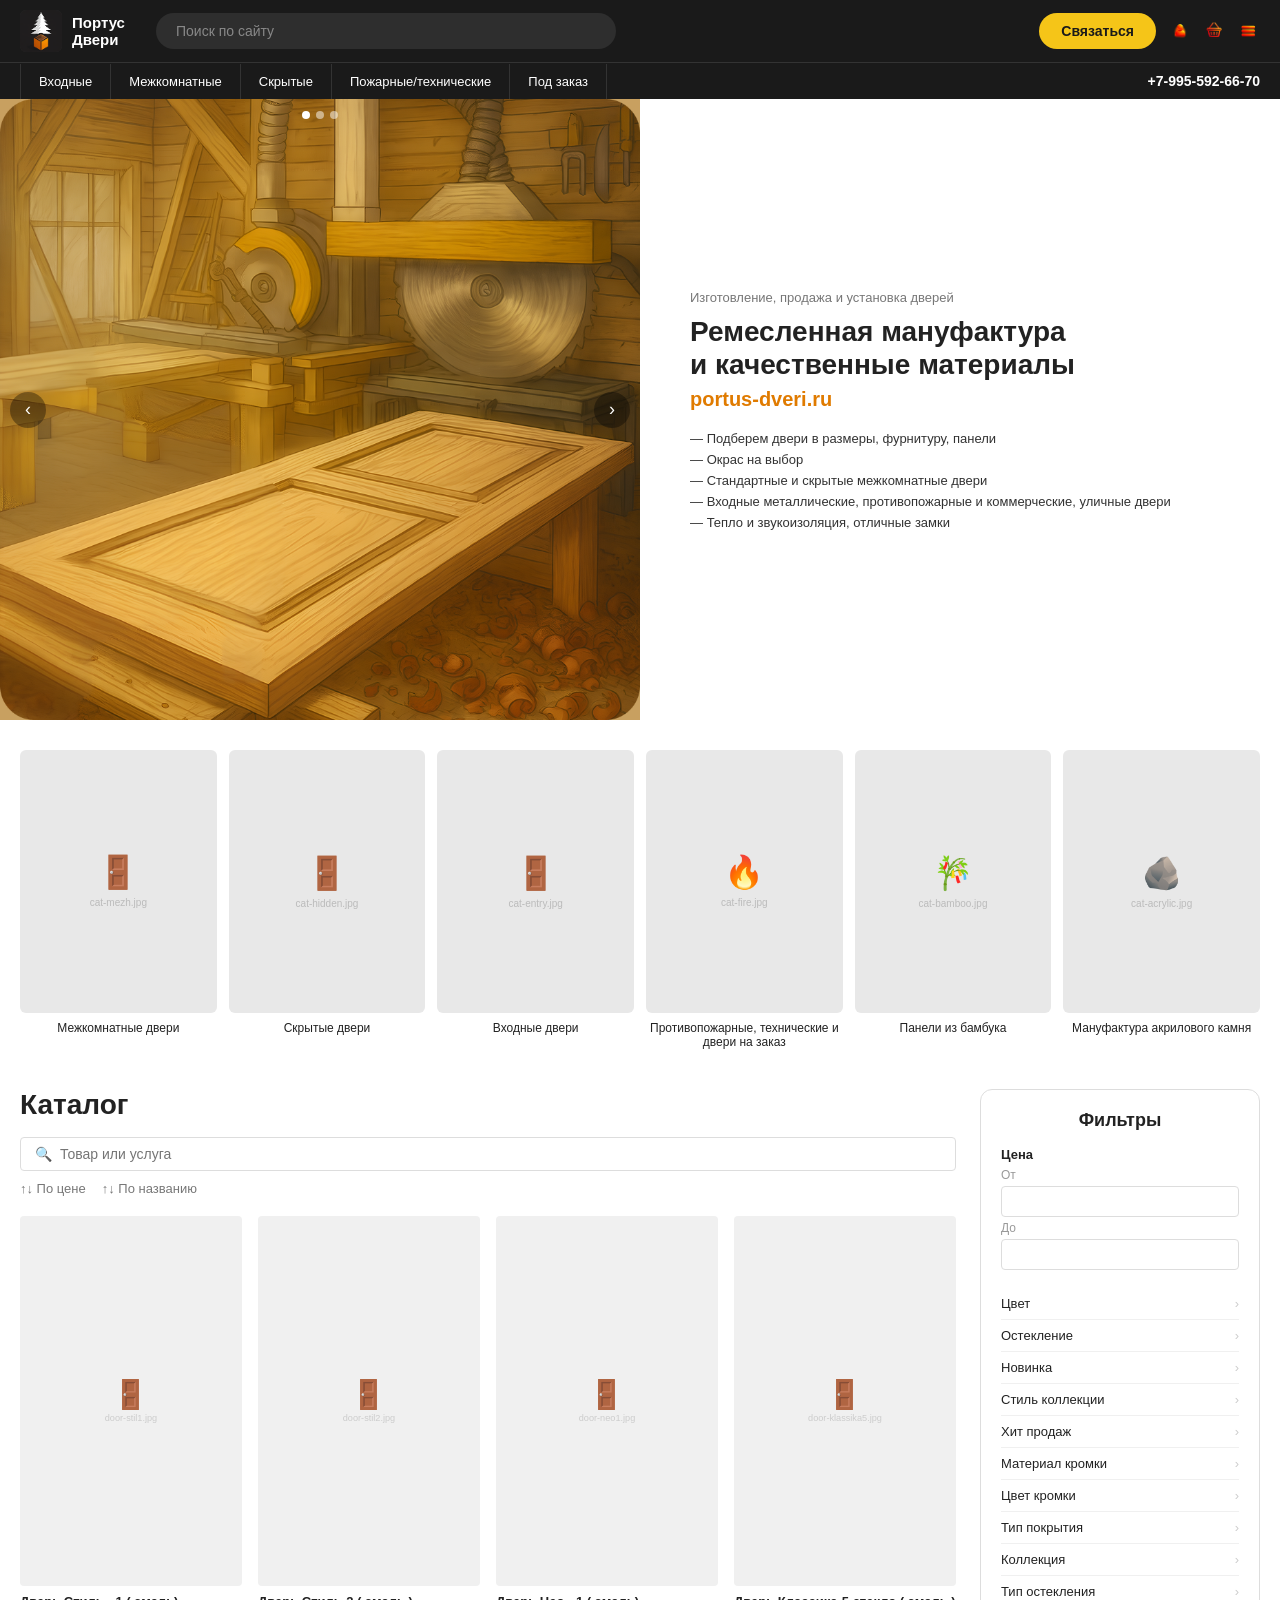
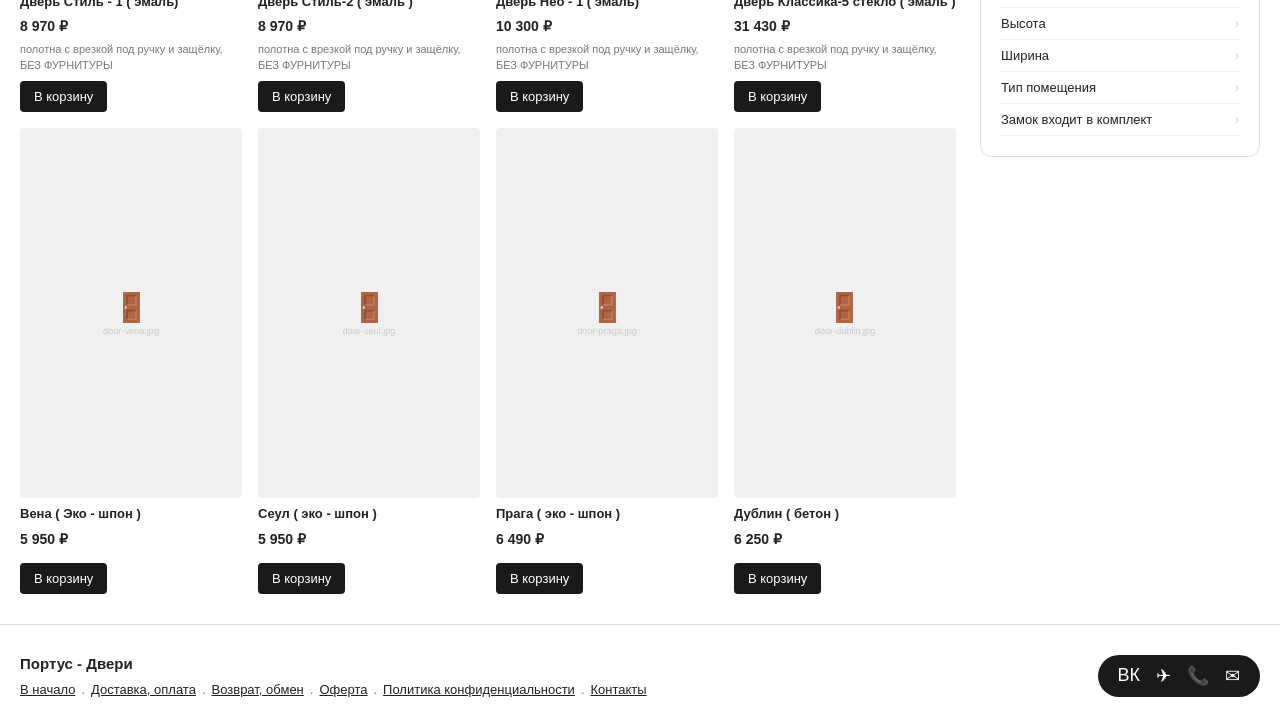
==== index.html @ 8979bef6 "Rename index.html.html to index.html" ====
<!DOCTYPE html>
<html lang="ru">
<head>
  <meta charset="UTF-8" />
  <meta name="viewport" content="width=device-width, initial-scale=1.0"/>
  <title>Портус — Двери</title>
  <style>
    *, *::before, *::after { box-sizing: border-box; margin: 0; padding: 0; }

    :root {
      --black: #1a1a1a;
      --dark: #222;
      --yellow: #f5c518;
      --orange: #e07b00;
      --gray-bg: #f4f4f4;
      --border: #ddd;
      --text: #222;
      --muted: #777;
      --white: #fff;
      --btn-bg: #1a1a1a;
    }

    body {
      font-family: 'Segoe UI', Arial, sans-serif;
      font-size: 14px;
      color: var(--text);
      background: var(--white);
    }

    a { text-decoration: none; color: inherit; }

    /* ── HEADER ── */
    header {
      background: var(--black);
      padding: 10px 20px;
      display: flex;
      align-items: center;
      gap: 16px;
    }

    .logo {
      display: flex;
      align-items: center;
      gap: 10px;
      color: var(--white);
      font-weight: 700;
      font-size: 15px;
      white-space: nowrap;
      min-width: 120px;
    }

    /* Место для логотипа-иконки */
    .logo-icon {
      width: 42px;
      height: 42px;
      background: #2a2a2a;
      border-radius: 6px;
      display: flex;
      align-items: center;
      justify-content: center;
      color: var(--yellow);
      font-size: 20px;
      /* Чтобы добавить свою иконку:
         замените содержимое на <img src="logo.png" alt=""> */
    }

    .search-bar {
      flex: 1;
      background: #2e2e2e;
      border: none;
      border-radius: 30px;
      padding: 10px 20px;
      color: #aaa;
      font-size: 14px;
      outline: none;
      cursor: pointer;
      max-width: 460px;
    }
    .search-bar::placeholder { color: #888; }

    .header-right {
      display: flex;
      align-items: center;
      gap: 12px;
      margin-left: auto;
    }

    .btn-contact {
      background: var(--yellow);
      color: var(--black);
      font-weight: 700;
      border: none;
      border-radius: 30px;
      padding: 10px 22px;
      cursor: pointer;
      font-size: 14px;
      white-space: nowrap;
    }

    .header-icons {
      display: flex;
      gap: 10px;
      color: var(--white);
    }
    .header-icons span {
      font-size: 20px;
      cursor: pointer;
    }

    /* ── NAV STRIP ── */
    .nav-strip {
      background: var(--black);
      border-top: 1px solid #333;
      padding: 0 20px;
      display: flex;
      align-items: center;
      gap: 0;
    }

    .nav-strip a {
      color: var(--white);
      padding: 10px 18px;
      font-size: 13px;
      white-space: nowrap;
      border-right: 1px solid #333;
      transition: background .2s;
    }
    .nav-strip a:first-child { border-left: 1px solid #333; }
    .nav-strip a:hover { background: #333; }

    .nav-phone {
      margin-left: auto;
      color: var(--white);
      font-weight: 700;
      font-size: 14px;
      padding: 10px 0 10px 18px;
      white-space: nowrap;
    }

    /* ── HERO ── */
    .hero {
      display: grid;
      grid-template-columns: 1fr 1fr;
      gap: 0;
      min-height: 420px;
      background: var(--white);
    }

    /* Слайдер — левая часть */
    .hero-slider {
      position: relative;
      background: #c8a060;
      overflow: hidden;
      /* Чтобы добавить фоновое изображение:
         background-image: url('hero-bg.jpg');
         background-size: cover;
         background-position: center; */
    }



    .slider-dots {
      position: absolute;
      top: 12px;
      left: 50%;
      transform: translateX(-50%);
      display: flex;
      gap: 6px;
    }
    .slider-dots span {
      width: 8px; height: 8px;
      border-radius: 50%;
      background: rgba(255,255,255,0.5);
    }
    .slider-dots span.active { background: var(--white); }

    .slider-arrow {
      position: absolute;
      top: 50%;
      transform: translateY(-50%);
      background: rgba(0,0,0,0.35);
      color: #fff;
      border: none;
      width: 36px; height: 36px;
      border-radius: 50%;
      font-size: 18px;
      cursor: pointer;
      display: flex; align-items: center; justify-content: center;
    }
    .slider-arrow.left { left: 10px; }
    .slider-arrow.right { right: 10px; }

    /* Текст — правая часть */
    .hero-text {
      padding: 40px 50px;
      display: flex;
      flex-direction: column;
      justify-content: center;
    }

    .hero-label {
      font-size: 13px;
      color: var(--muted);
      margin-bottom: 10px;
    }

    .hero-title {
      font-size: 28px;
      font-weight: 800;
      line-height: 1.2;
      margin-bottom: 6px;
    }

    .hero-site {
      color: var(--orange);
      font-size: 20px;
      font-weight: 700;
      margin-bottom: 20px;
    }

    .hero-list {
      list-style: none;
      display: flex;
      flex-direction: column;
      gap: 6px;
    }
    .hero-list li {
      font-size: 13px;
      color: #333;
      padding-left: 0;
    }
    .hero-list li::before { content: '— '; }

    /* ── CATEGORIES ── */
    .categories {
      padding: 30px 20px 10px;
      background: var(--white);
    }

    .categories-grid {
      display: grid;
      grid-template-columns: repeat(6, 1fr);
      gap: 12px;
    }

    .cat-item {
      display: flex;
      flex-direction: column;
      align-items: center;
      gap: 8px;
      cursor: pointer;
    }

    /* Место для картинки категории */
    .cat-img {
      width: 100%;
      aspect-ratio: 3/4;
      background: #e8e8e8;
      border-radius: 6px;
      display: flex;
      align-items: center;
      justify-content: center;
      overflow: hidden;
      color: #bbb;
      font-size: 12px;
      text-align: center;
      padding: 8px;
      position: relative;
      /*
        Чтобы добавить изображение категории:
        замените содержимое на <img src="cat1.jpg" alt="" style="width:100%;height:100%;object-fit:cover">
        или задайте background-image через style="background-image:url('cat1.jpg')"
      */
    }
    .cat-img .ph-icon { font-size: 32px; margin-bottom: 4px; }

    .cat-name {
      font-size: 12px;
      text-align: center;
      font-weight: 500;
    }

    /* ── CATALOG SECTION ── */
    .catalog-section {
      padding: 30px 20px;
      display: grid;
      grid-template-columns: 1fr 280px;
      gap: 24px;
      align-items: start;
    }

    .catalog-left h2 {
      font-size: 28px;
      font-weight: 800;
      margin-bottom: 16px;
    }

    /* Поиск в каталоге */
    .catalog-search {
      display: flex;
      align-items: center;
      border: 1px solid var(--border);
      border-radius: 4px;
      padding: 8px 14px;
      gap: 8px;
      margin-bottom: 10px;
    }
    .catalog-search input {
      border: none;
      outline: none;
      font-size: 14px;
      flex: 1;
      color: #aaa;
    }
    .catalog-search span { color: #aaa; }

    .catalog-sort {
      display: flex;
      gap: 16px;
      font-size: 13px;
      color: var(--muted);
      margin-bottom: 20px;
    }
    .catalog-sort span { cursor: pointer; }
    .catalog-sort span:hover { color: var(--text); }

    /* Сетка товаров */
    .products-grid {
      display: grid;
      grid-template-columns: repeat(4, 1fr);
      gap: 16px;
    }

    .product-card {
      display: flex;
      flex-direction: column;
      gap: 8px;
    }

    /* Место для изображения товара */
    .product-img {
      width: 100%;
      aspect-ratio: 3/5;
      background: #f0f0f0;
      border-radius: 4px;
      display: flex;
      align-items: center;
      justify-content: center;
      overflow: hidden;
      color: #ccc;
      font-size: 11px;
      text-align: center;
      padding: 6px;
      /*
        Чтобы добавить изображение товара:
        замените содержимое на <img src="door1.jpg" alt="" style="width:100%;height:100%;object-fit:cover">
      */
    }
    .product-img .ph-icon { font-size: 28px; }

    .product-name {
      font-size: 13px;
      font-weight: 600;
      line-height: 1.3;
    }

    .product-price {
      font-size: 14px;
      font-weight: 700;
    }

    .product-desc {
      font-size: 11px;
      color: var(--muted);
      line-height: 1.4;
    }

    .btn-cart {
      background: var(--btn-bg);
      color: var(--white);
      border: none;
      border-radius: 4px;
      padding: 8px 14px;
      font-size: 13px;
      cursor: pointer;
      align-self: flex-start;
      transition: background .2s;
    }
    .btn-cart:hover { background: #333; }

    /* ── FILTERS ── */
    .filters-box {
      background: var(--white);
      border-radius: 12px;
      border: 1px solid var(--border);
      padding: 20px;
      position: sticky;
      top: 20px;
    }

    .filters-box h3 {
      font-size: 18px;
      font-weight: 700;
      margin-bottom: 16px;
      text-align: center;
    }

    .filter-group {
      margin-bottom: 14px;
    }

    .filter-label {
      font-size: 13px;
      font-weight: 600;
      margin-bottom: 6px;
    }

    .filter-input {
      width: 100%;
      border: 1px solid var(--border);
      border-radius: 4px;
      padding: 7px 10px;
      font-size: 13px;
      margin-bottom: 4px;
      outline: none;
    }
    .filter-input:focus { border-color: #999; }

    .filter-row {
      font-size: 13px;
      color: var(--text);
      padding: 8px 0;
      border-bottom: 1px solid #f0f0f0;
      cursor: pointer;
      display: flex;
      justify-content: space-between;
      align-items: center;
    }
    .filter-row:hover { color: var(--orange); }
    .filter-row::after { content: '›'; color: #ccc; }

    /* ── FOOTER ── */
    footer {
      background: var(--white);
      border-top: 1px solid var(--border);
      padding: 30px 20px;
      display: flex;
      align-items: center;
      justify-content: space-between;
      gap: 20px;
      flex-wrap: wrap;
    }

    .footer-left .footer-brand {
      font-weight: 700;
      font-size: 15px;
      margin-bottom: 10px;
    }

    .footer-links {
      display: flex;
      flex-wrap: wrap;
      gap: 0;
      font-size: 13px;
    }
    .footer-links a {
      color: var(--text);
      text-decoration: underline;
      margin-right: 6px;
    }
    .footer-links span { color: var(--muted); margin-right: 6px; }

    .footer-socials {
      background: var(--black);
      border-radius: 30px;
      padding: 10px 20px;
      display: flex;
      gap: 16px;
    }
    .footer-socials span {
      color: var(--white);
      font-size: 18px;
      cursor: pointer;
    }

    /* Адаптив (базовый) */
    @media (max-width: 900px) {
      .hero { grid-template-columns: 1fr; }
      .categories-grid { grid-template-columns: repeat(3, 1fr); }
      .products-grid { grid-template-columns: repeat(2, 1fr); }
      .catalog-section { grid-template-columns: 1fr; }
    }
    @media (max-width: 600px) {
      .categories-grid { grid-template-columns: repeat(2, 1fr); }
      .products-grid { grid-template-columns: repeat(2, 1fr); }
      .nav-strip { overflow-x: auto; }
    }
  </style>
</head>
<body>

<!-- ══════════════ HEADER ══════════════ -->
<header>
  <div class="logo">
<div class="logo-icon"><img src="[data-uri]" alt="Логотип" style="width:100%;height:100%;object-fit:contain;border-radius:6px"></div>
    <div>
      <div>Портус</div>
      <div>Двери</div>
    </div>
  </div>

  <input class="search-bar" type="text" placeholder="Поиск по сайту" />

  <div class="header-right">
    <button class="btn-contact">Связаться</button>
    <div class="header-icons">
      <span title="Профиль"><img src="[data-uri]" alt="Профиль" style="width:24px;height:24px;object-fit:contain;vertical-align:middle"></span>
      <span title="Корзина"><img src="[data-uri]" alt="Корзина" style="width:24px;height:24px;object-fit:contain;vertical-align:middle"></span>
      <span title="Меню"><img src="[data-uri]" alt="Меню" style="width:24px;height:24px;object-fit:contain;vertical-align:middle"></span>
    </div>
  </div>
</header>

<!-- ══════════════ NAV STRIP ══════════════ -->
<nav class="nav-strip">
  <a href="#">Входные</a>
  <a href="#">Межкомнатные</a>
  <a href="#">Скрытые</a>
  <a href="#">Пожарные/технические</a>
  <a href="#">Под заказ</a>
  <span class="nav-phone">+7-995-592-66-70</span>
</nav>

<!-- ══════════════ HERO ══════════════ -->
<section class="hero">

  <!-- Слайдер (левая колонка) -->
  <div class="hero-slider">
    <div class="slider-dots">
      <span class="active"></span>
      <span></span>
      <span></span>
    </div>
    <button class="slider-arrow left">‹</button>

    <!--
      КАК ДОБАВИТЬ ИЗОБРАЖЕНИЕ СЛАЙДЕРА:
      Замените .hero-slider-placeholder на:
      <img src="hero-slide1.jpg" alt="Слайд 1"
           style="width:100%;height:100%;object-fit:cover;display:block">
    -->
<img src="[data-uri]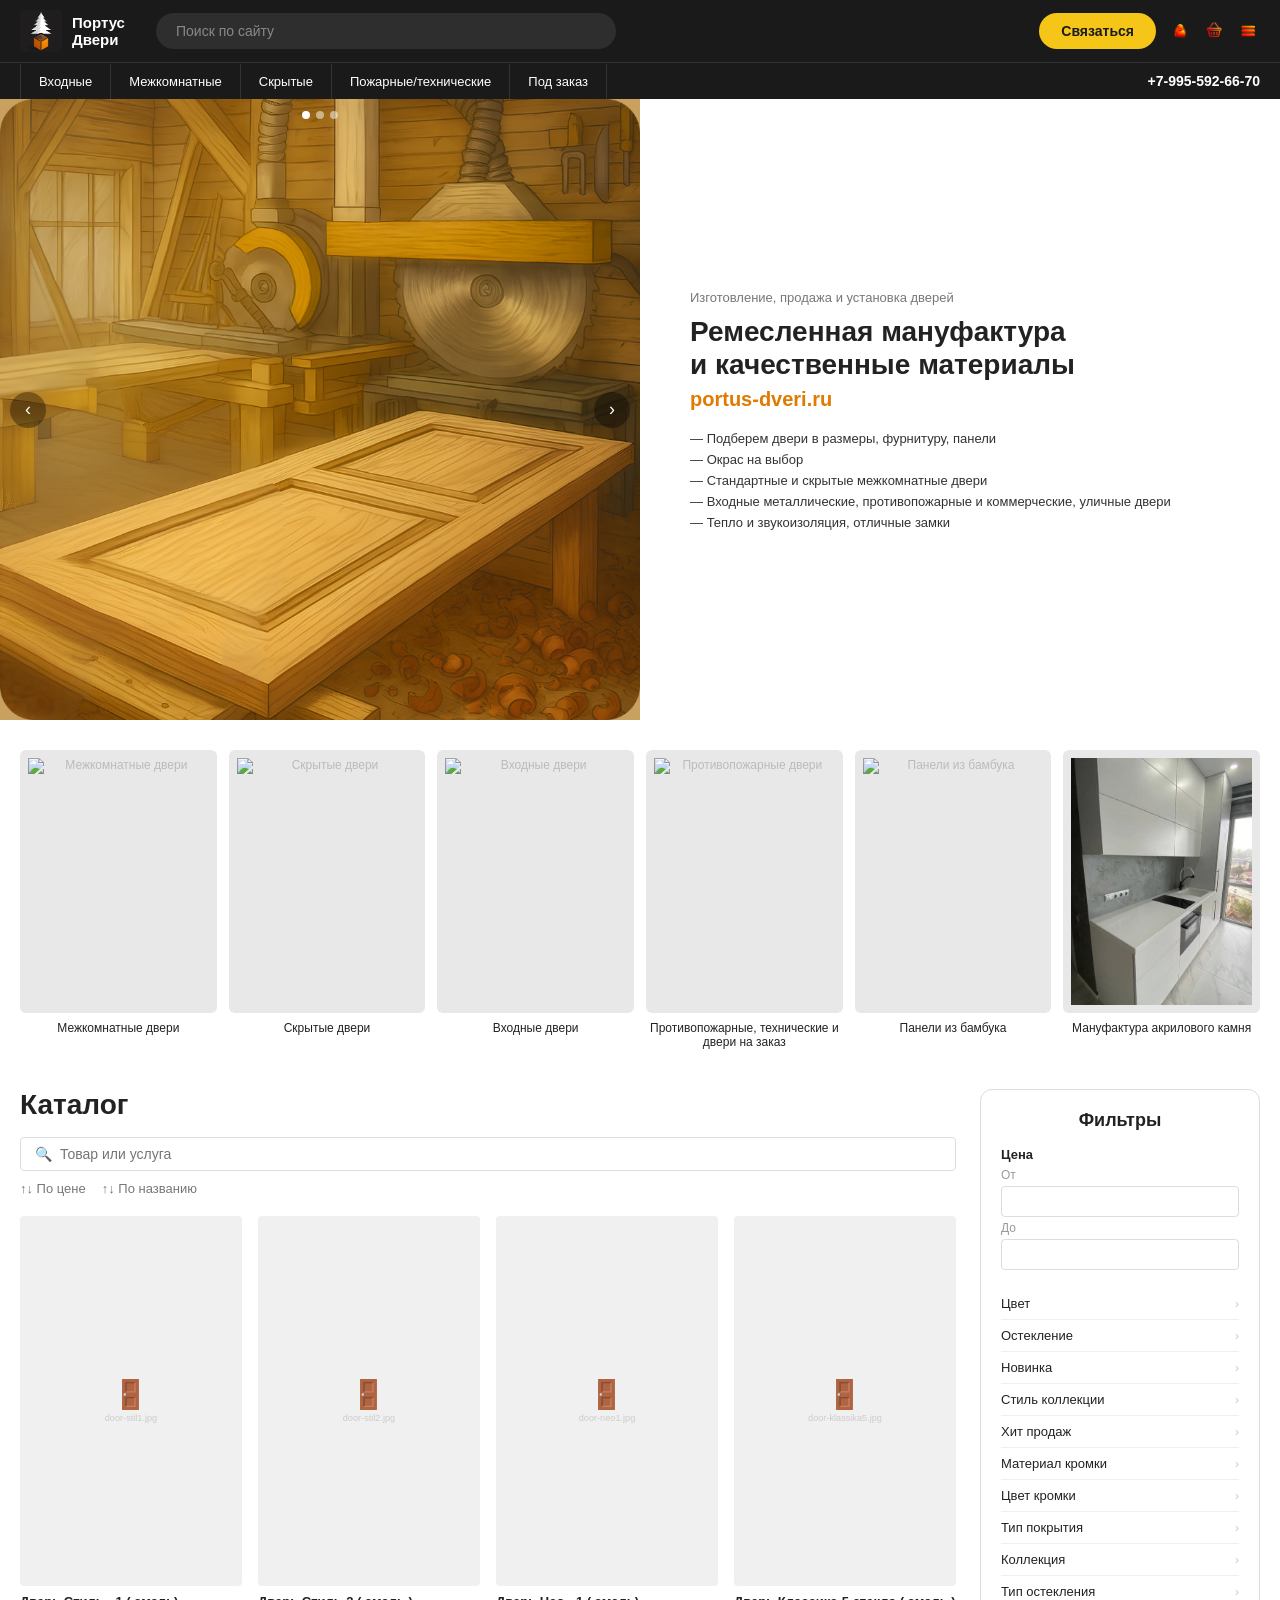
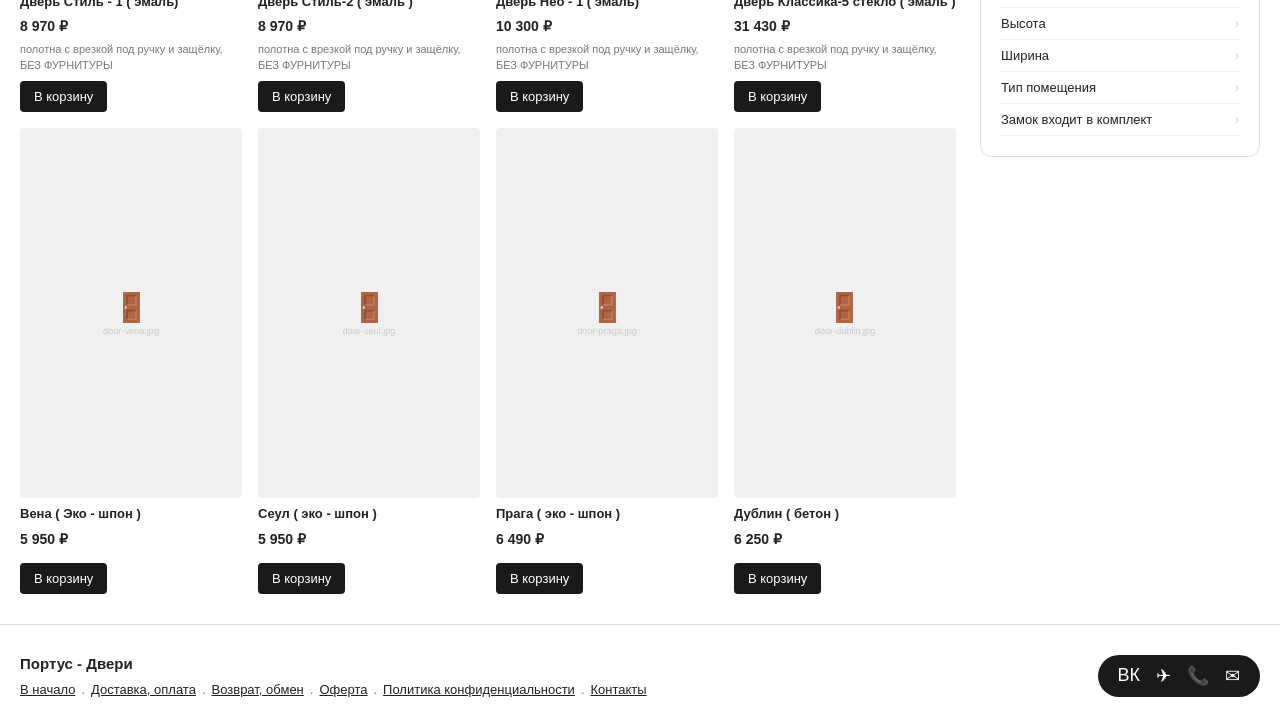
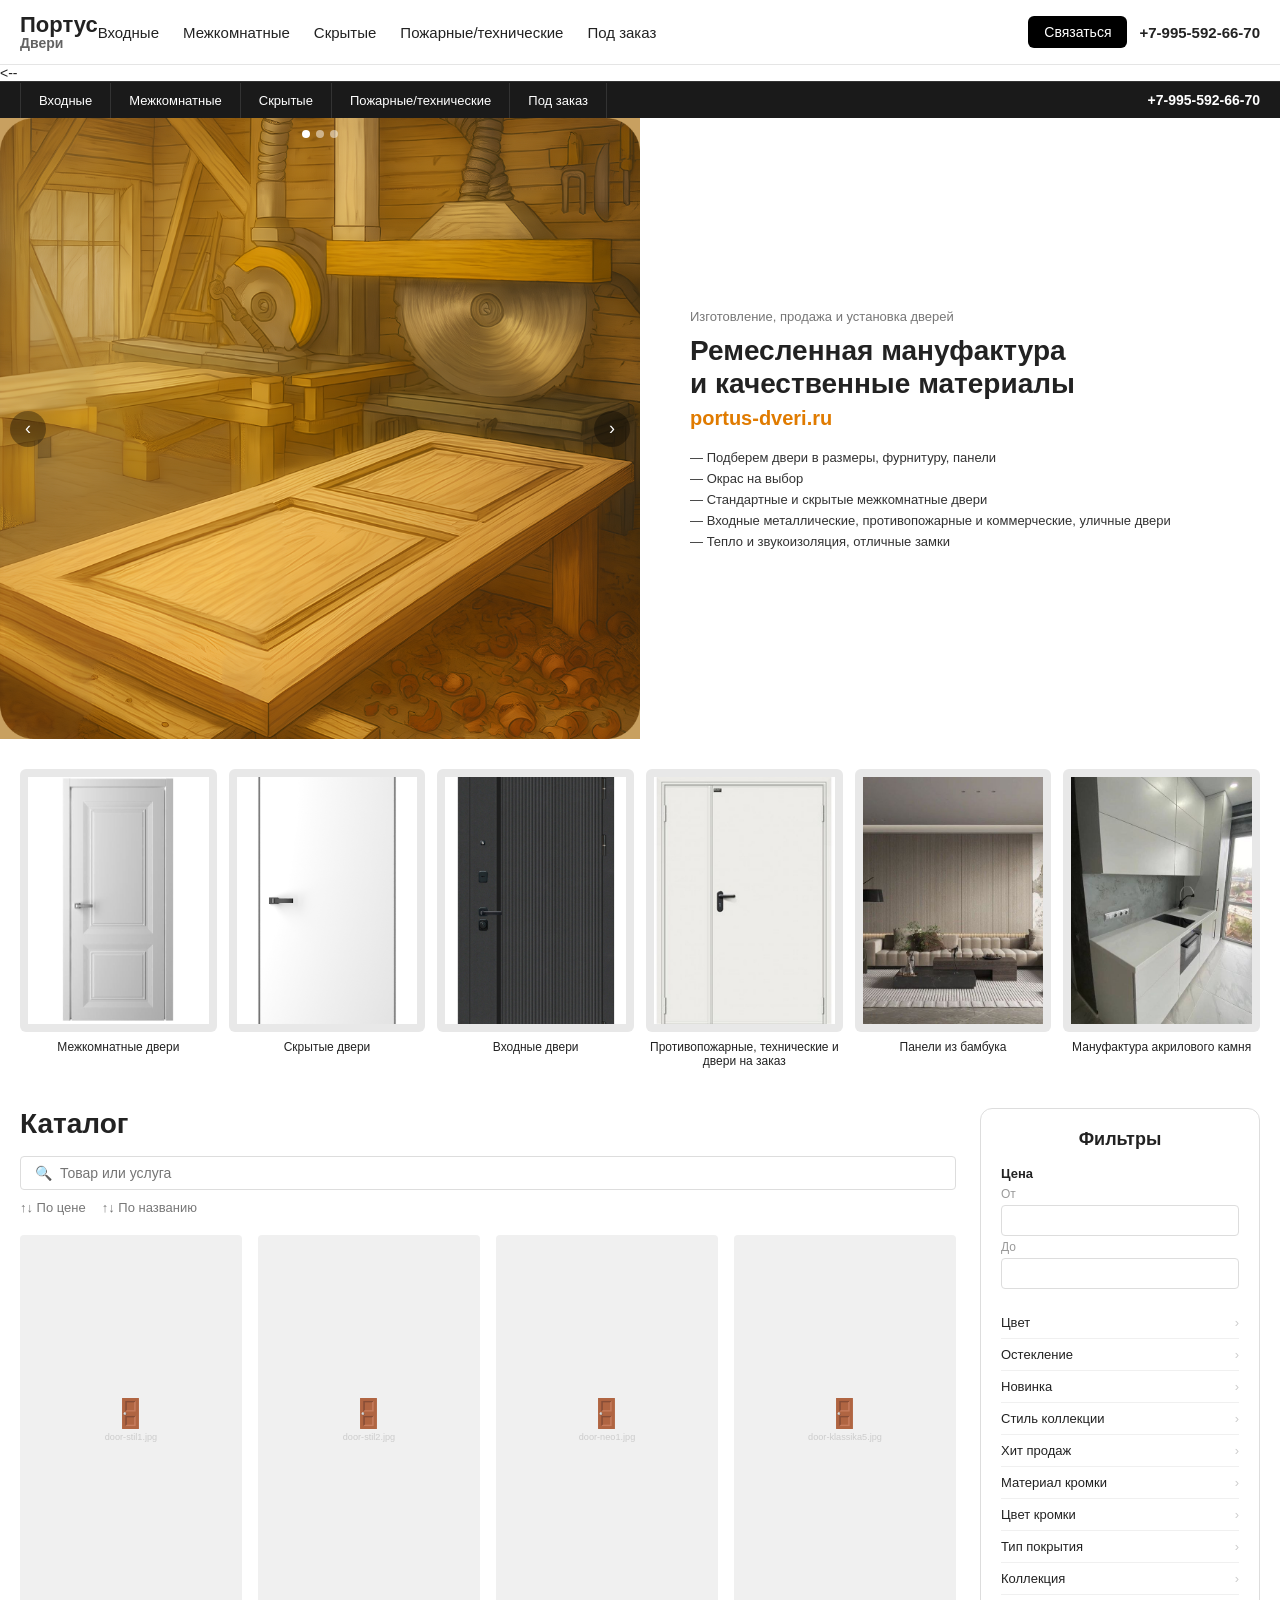
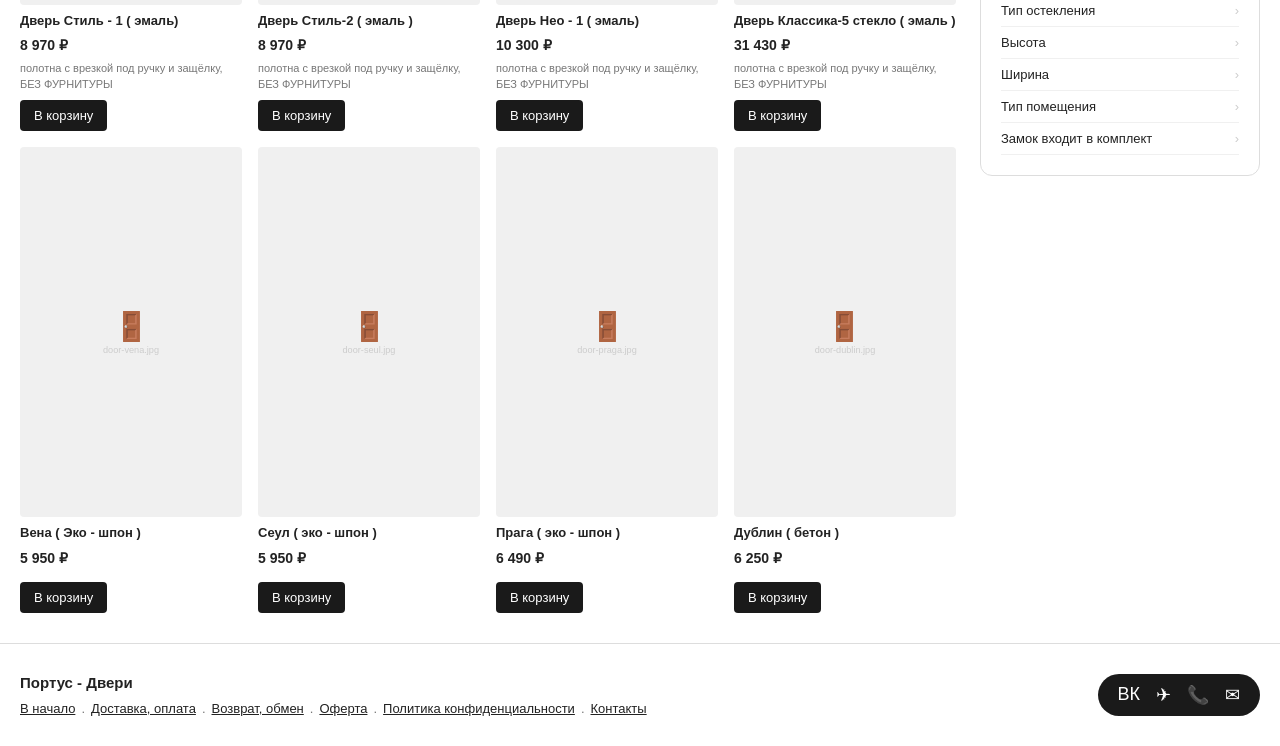
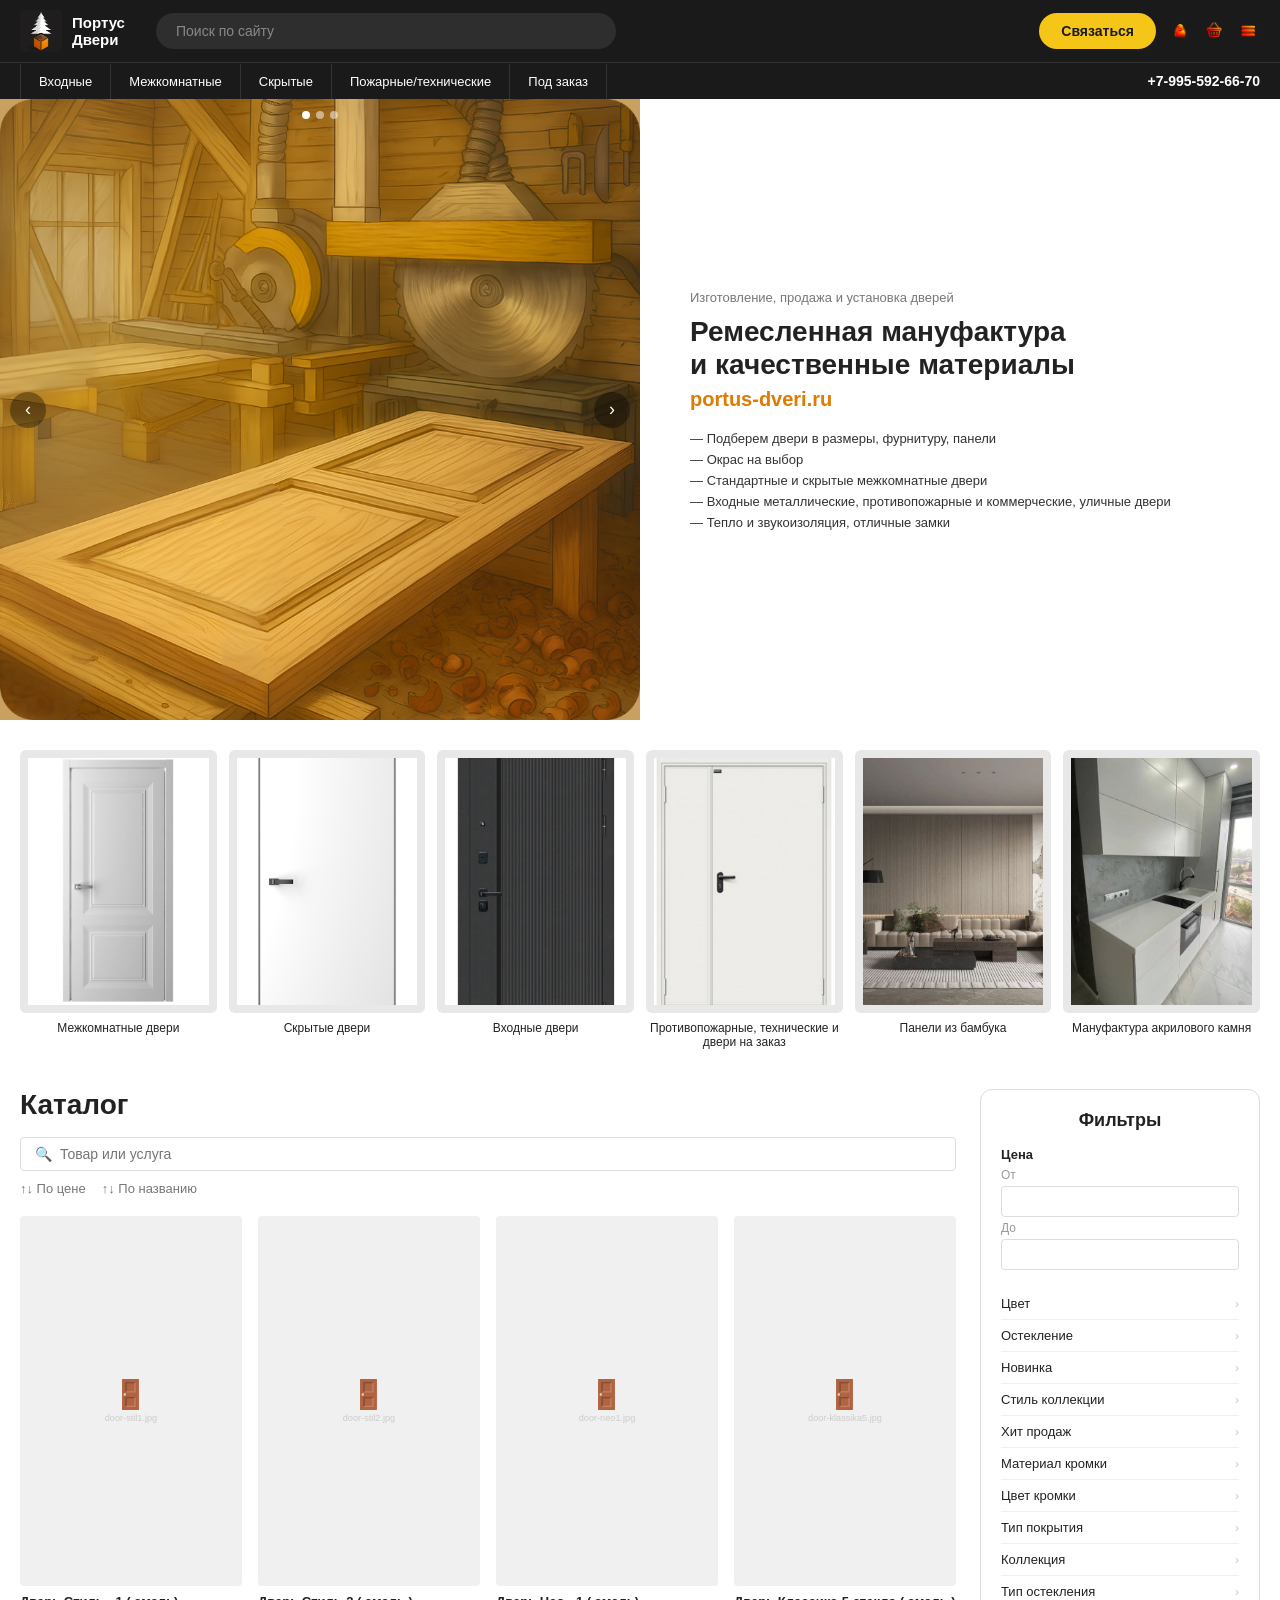
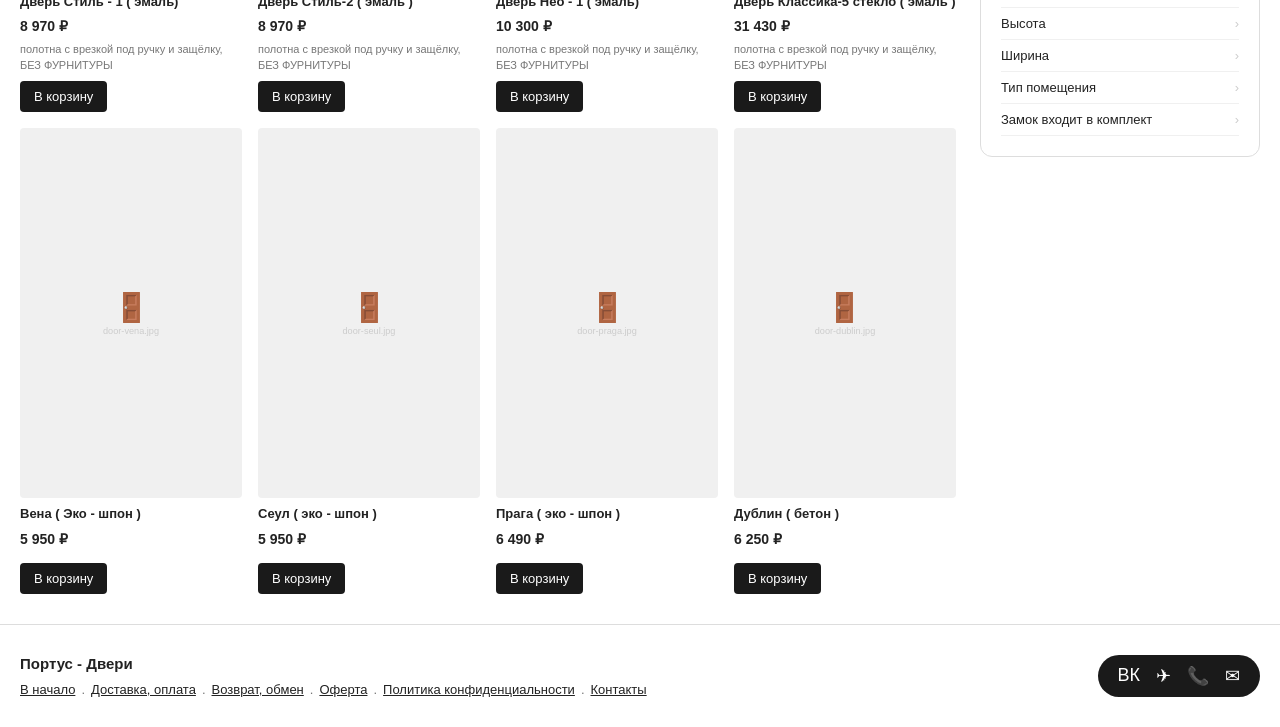
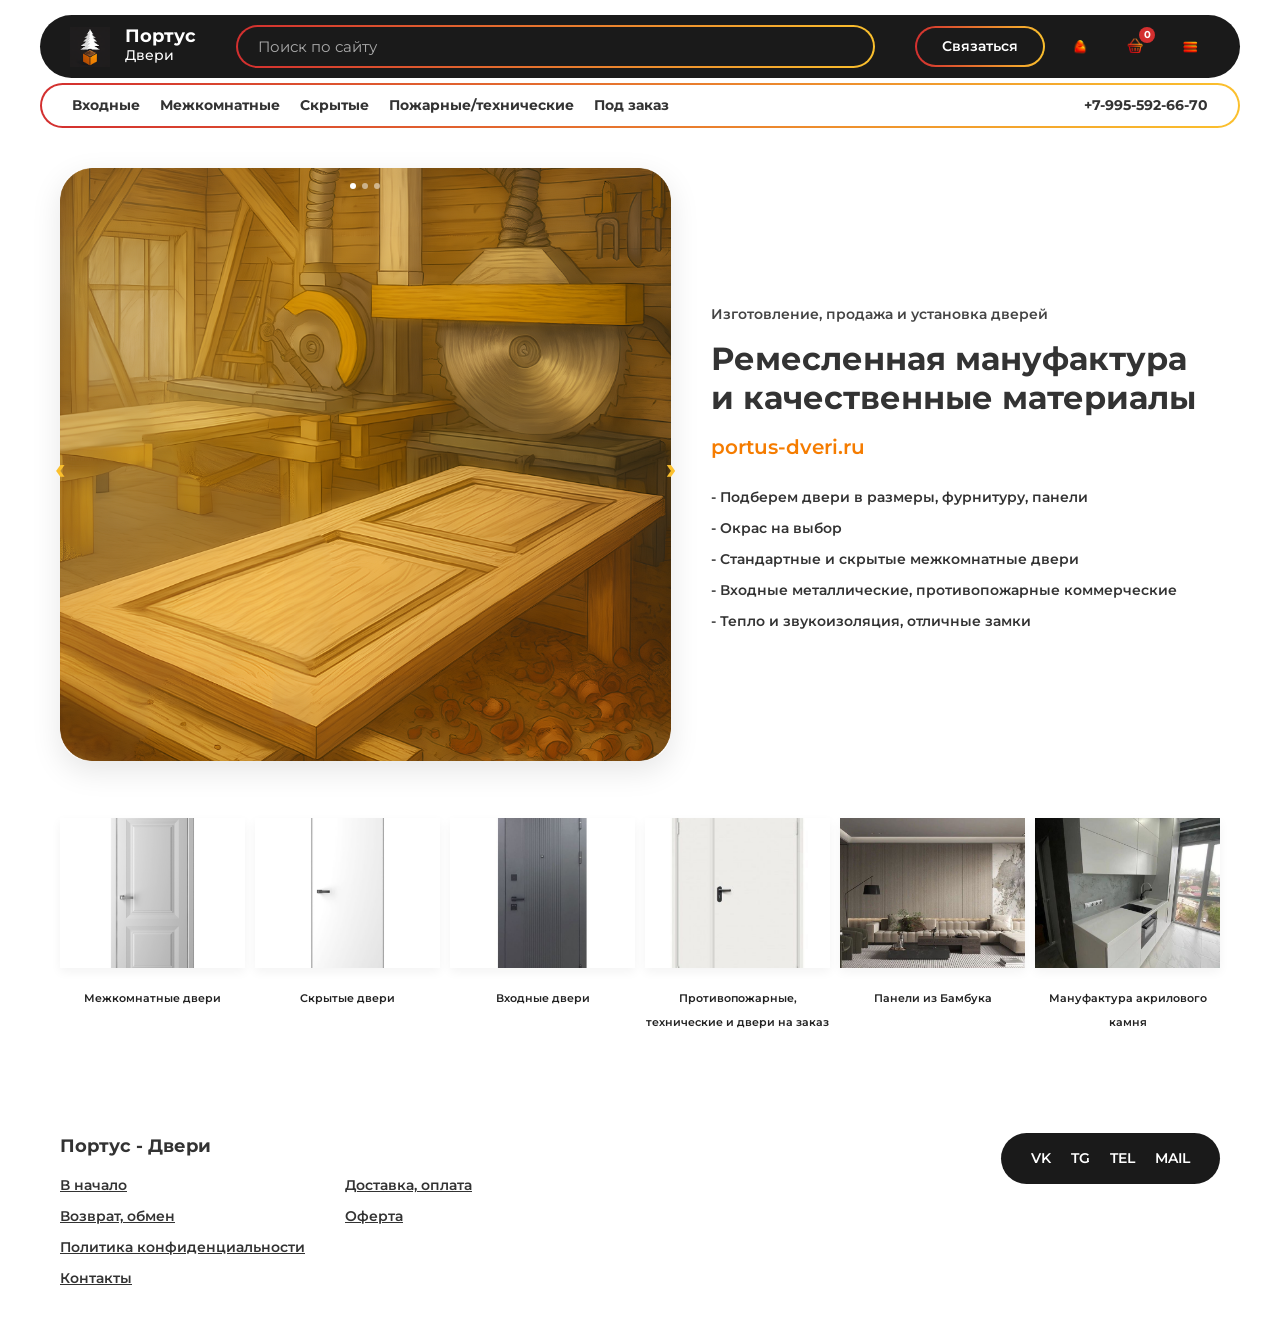
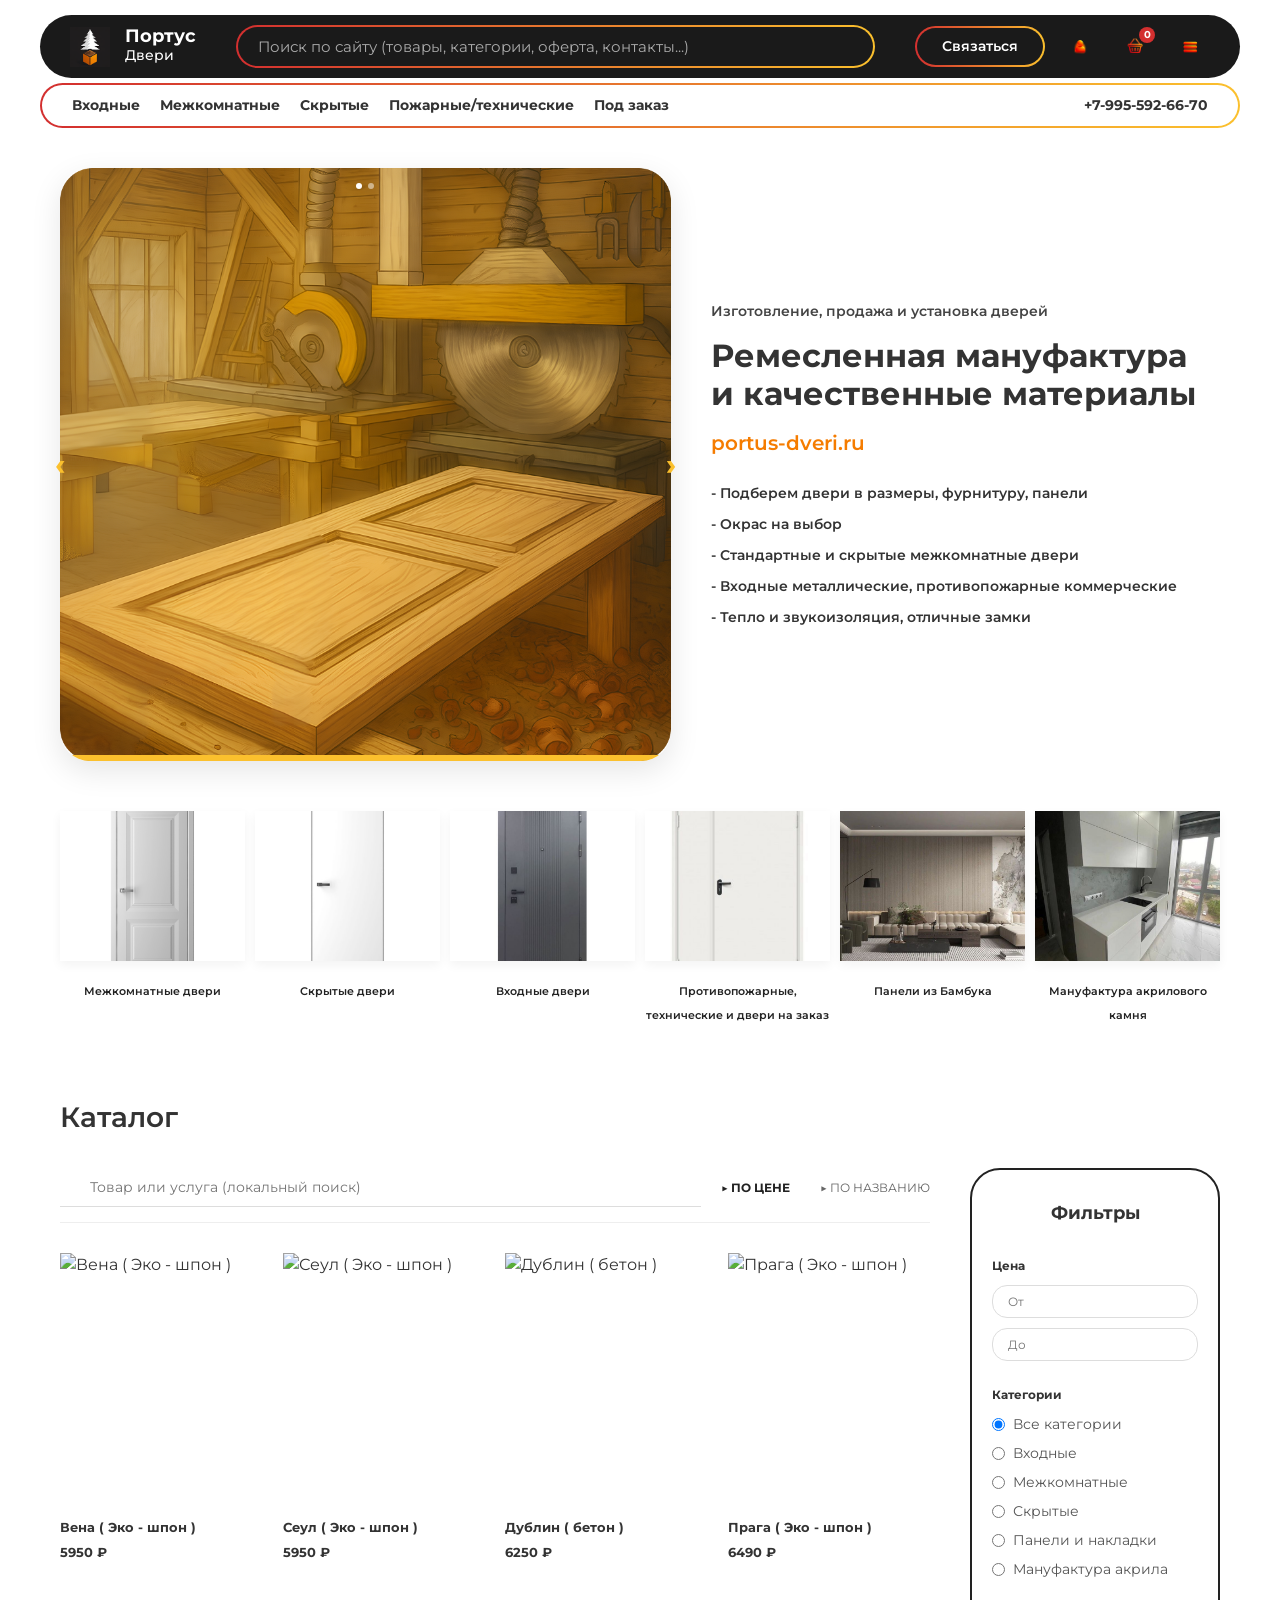
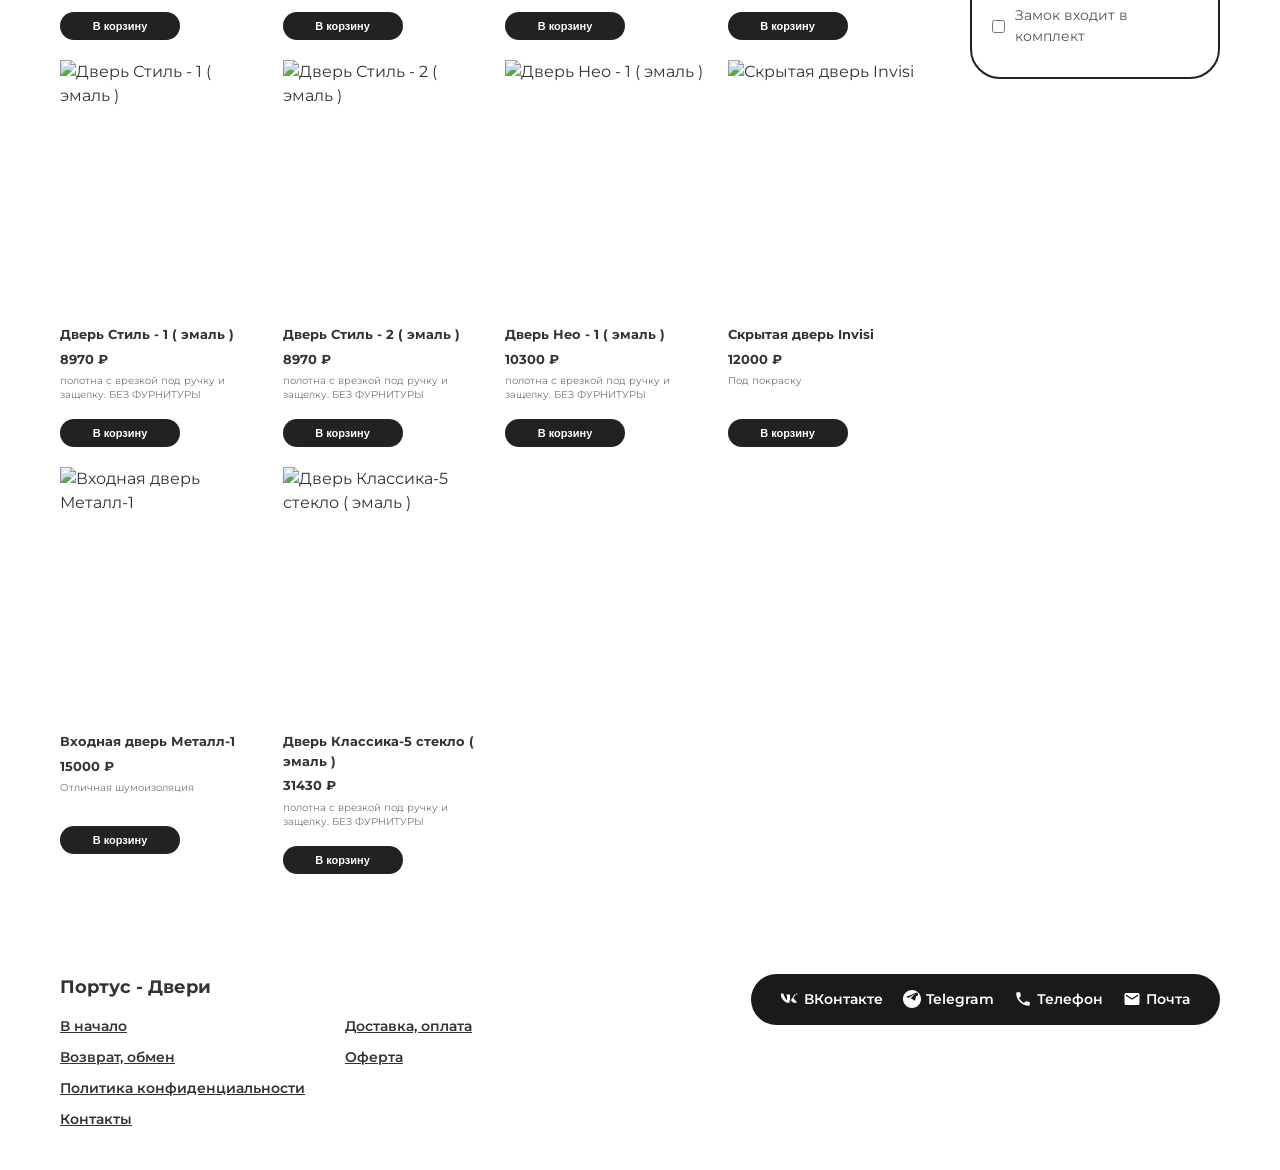
